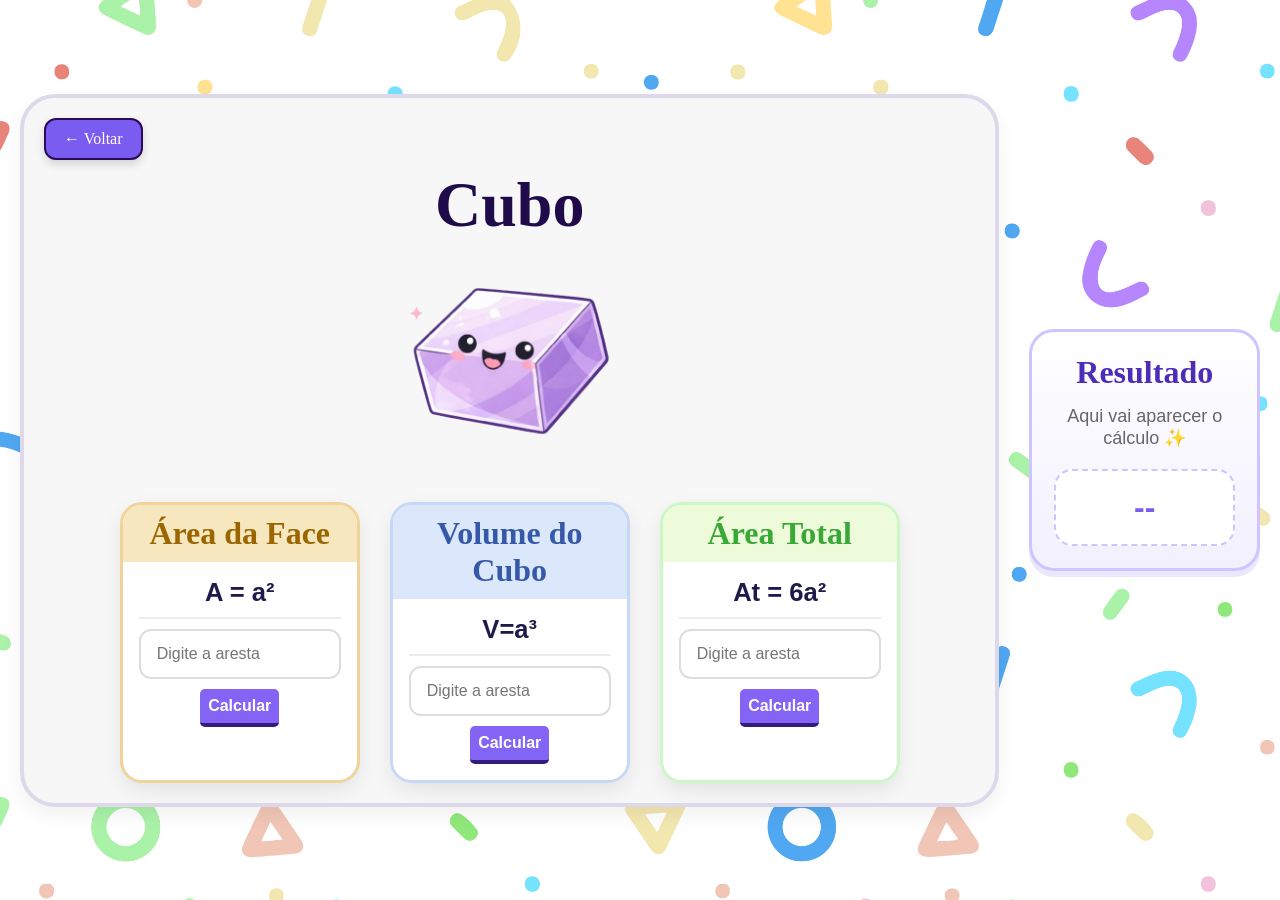
==== cubo.html @ cc36fc08 "added 29 files" ====
<!doctype html>
<html lang="pt-br">
  <head>
    <meta charset="UTF-8" />
    <meta name="viewport" content="width=device-width, initial-scale=1.0" />
    <title>Aventureiros das Formas Proibidas.</title>
    <link rel="stylesheet" href="assets/css/cubo.css" />
    <link rel="preconnect" href="https://fonts.googleapis.com" />
    <link rel="preconnect" href="https://fonts.gstatic.com" crossorigin />
    <link
      href="https://fonts.googleapis.com/css2?family=Bangers&family=Chewy&family=Luckiest+Guy&display=swap"
      rel="stylesheet"
    />
  </head>
  <body>
    <main class="container flex">
      <div class="forma">
        <a href="index.html" class="btn-voltar">← Voltar</a>
        <h1>Cubo</h1>
        <img src="/assets/imagens/cubo.png" alt="circulo" />

        <div class="calculos">
          <div class="formula-first">
            <div class="topo">Área da Face</div>
            <div class="conteudo">
              <p class="formula">A = a²</p>
              <div class="linha"></div>
              <input type="text" placeholder="Digite a aresta" id="arestaA" />
              <button onclick="areaFace()">Calcular</button>
            </div>
          </div>

          <div class="formula-second">
            <div class="topo">Volume do Cubo</div>
            <div class="conteudo">
              <p class="formula">V=a³</p>
              <div class="linha"></div>
              <input type="text" placeholder="Digite a aresta" id="arestaV" />
              <button onclick="volume()">Calcular</button>
            </div>
          </div>

          <div class="formula-three">
            <div class="topo">Área Total</div>
            <div class="conteudo">
              <p class="formula">At = 6a²</p>
              <div class="linha"></div>
              <input type="text" placeholder="Digite a aresta" id="arestaAT" />
              <button onclick="areaTotal()">Calcular</button>
            </div>
          </div>
        </div>
      </div>
      <div class="caixa-resultado">
        <h2>Resultado</h2>
        <p id="tipoResultado">Aqui vai aparecer o cálculo ✨</p>
        <div id="valorResultado">--</div>
      </div>
    </main>
    <script src="assets/js/script.js"></script>
  </body>
</html>
---- assets/css/cubo.css ----
* {
  margin: 0;
  padding: 0;
  box-sizing: border-box;
}

body {
  color: #fff;
  background-image: url("/assets/imagens/fundoformas.jpg");
  background-size: cover;
  font-family: Arial, Helvetica, sans-serif;
}

.container.flex {
  min-height: 100vh;
  display: flex;
  justify-content: center;
  align-items: center;
  padding: 40px 20px;
  gap: 30px;
}

.forma {
  width: 100%;
  max-width: 1000px;
  background: #f7f7f7;
  border: 4px solid #ddd9eb;
  border-radius: 35px;
  padding: 20px 10px;
  text-align: center;
  box-shadow: 0 8px 20px rgba(0, 0, 0, 0.06);
  position: relative;
  padding-top: 70px;
}

.btn-voltar {
  position: absolute;
  top: 20px;
  left: 20px;
  background: #7b5cf1;
  color: #fff;
  text-decoration: none;
  padding: 10px 18px;
  border-radius: 12px;
  font-family: "Chewy", cursive;
  font-size: 1rem;
  border: 2px solid #2b0b59;
  box-shadow: 0 4px 10px rgba(0, 0, 0, 0.15);
  transition: 0.3s ease;
  z-index: 10;
}

.btn-voltar:hover {
  transform: scale(1.05);
  background: #321d7c;
}

.forma h1 {
  font-family: "Chewy", cursive;
  font-size: 4rem;
  color: #1f0a4a;
}

.forma img {
  width: 260px;
  max-width: 100%;
  display: block;
  margin: 0 auto;
}

.calculos {
  display: flex;
  justify-content: center;
  gap: 30px;
  flex-wrap: wrap;
}

.calculos .formula-first,
.calculos .formula-second,
.calculos .formula-three {
  width: 240px;
  border-radius: 22px;
  overflow: hidden;
  text-align: center;
  border: 3px solid;
  background: #fff;
  box-shadow: 0 8px 20px rgba(0, 0, 0, 0.08);
}

/* caixa área da face */
.calculos .formula-first {
  border-color: #efd39b;
}

.calculos .formula-first .topo {
  background: #f7e7bf;
  color: #9b6500;
}

/* caixa volume */
.calculos .formula-second {
  border-color: #c7d8f7;
}

.calculos .formula-second .topo {
  background: #dbe7fb;
  color: #3559a8;
}

/* caixa área total */
.calculos .formula-three {
  border-color: #ccf7c7;
}

.calculos .formula-three .topo {
  background: #edfbdb;
  color: #39a835;
}

.topo {
  padding: 10px;
  font-size: 2rem;
  font-weight: bold;
  font-family: "Chewy", cursive;
}

.conteudo {
  background: #fff;
  padding: 16px;
}

.formula {
  font-size: 1.6rem;
  font-weight: bold;
  color: #1d1b4b;
  margin-bottom: 10px;
}

.linha {
  width: 100%;
  height: 2px;
  background: #ececec;
  margin-bottom: 10px;
}

.conteudo input {
  width: 100%;
  padding: 14px 16px;
  border: 2px solid #ddd;
  border-radius: 12px;
  font-size: 1rem;
  outline: none;
}

.conteudo input:focus {
  border-color: #9c6bff;
}

.conteudo button {
  margin-top: 10px;
  background: #8364f5;
  color: #ffffff;
  border: none;
  font-size: 1rem;
  padding: 8px;
  cursor: pointer;
  font-weight: bold;
  border-radius: 5px;
  border-bottom: #321d7c solid 4px;
}

.conteudo button:hover {
  margin-top: 14px;
  border-bottom: none;
  background-color: #321d7c;
}

.caixa-resultado {
  width: 280px;
  min-height: 220px;
  background: linear-gradient(180deg, #ffffff, #f3f0ff);
  border: 3px solid #cfc4ff;
  border-radius: 25px;
  padding: 22px;
  text-align: center;
  box-shadow: 0 6px 0 rgba(123, 92, 241, 0.15);
}

.caixa-resultado h2 {
  font-family: "Chewy", cursive;
  color: #4d2db7;
  margin-bottom: 15px;
  font-size: 2rem;
}

#tipoResultado {
  font-size: 18px;
  color: #666;
  margin-bottom: 20px;
}

#valorResultado {
  font-size: 32px;
  font-weight: bold;
  color: #7b5cf1;
  background: white;
  border-radius: 18px;
  padding: 18px;
  border: 2px dashed #cfc4ff;
}

@media (max-width: 1200px) {
  .container.flex {
    flex-direction: column;
  }
}

@media (max-width: 768px) {
  .forma h1 {
    font-size: 3rem;
  }

  .formula {
    font-size: 2.3rem;
  }

  .calculos .formula-first,
  .calculos .formula-second,
  .calculos .formula-three {
    width: 100%;
    max-width: 340px;
  }

  .btn-voltar {
    top: 12px;
    left: 12px;
    padding: 8px 14px;
    font-size: 0.9rem;
    border-radius: 10px;
  }
}
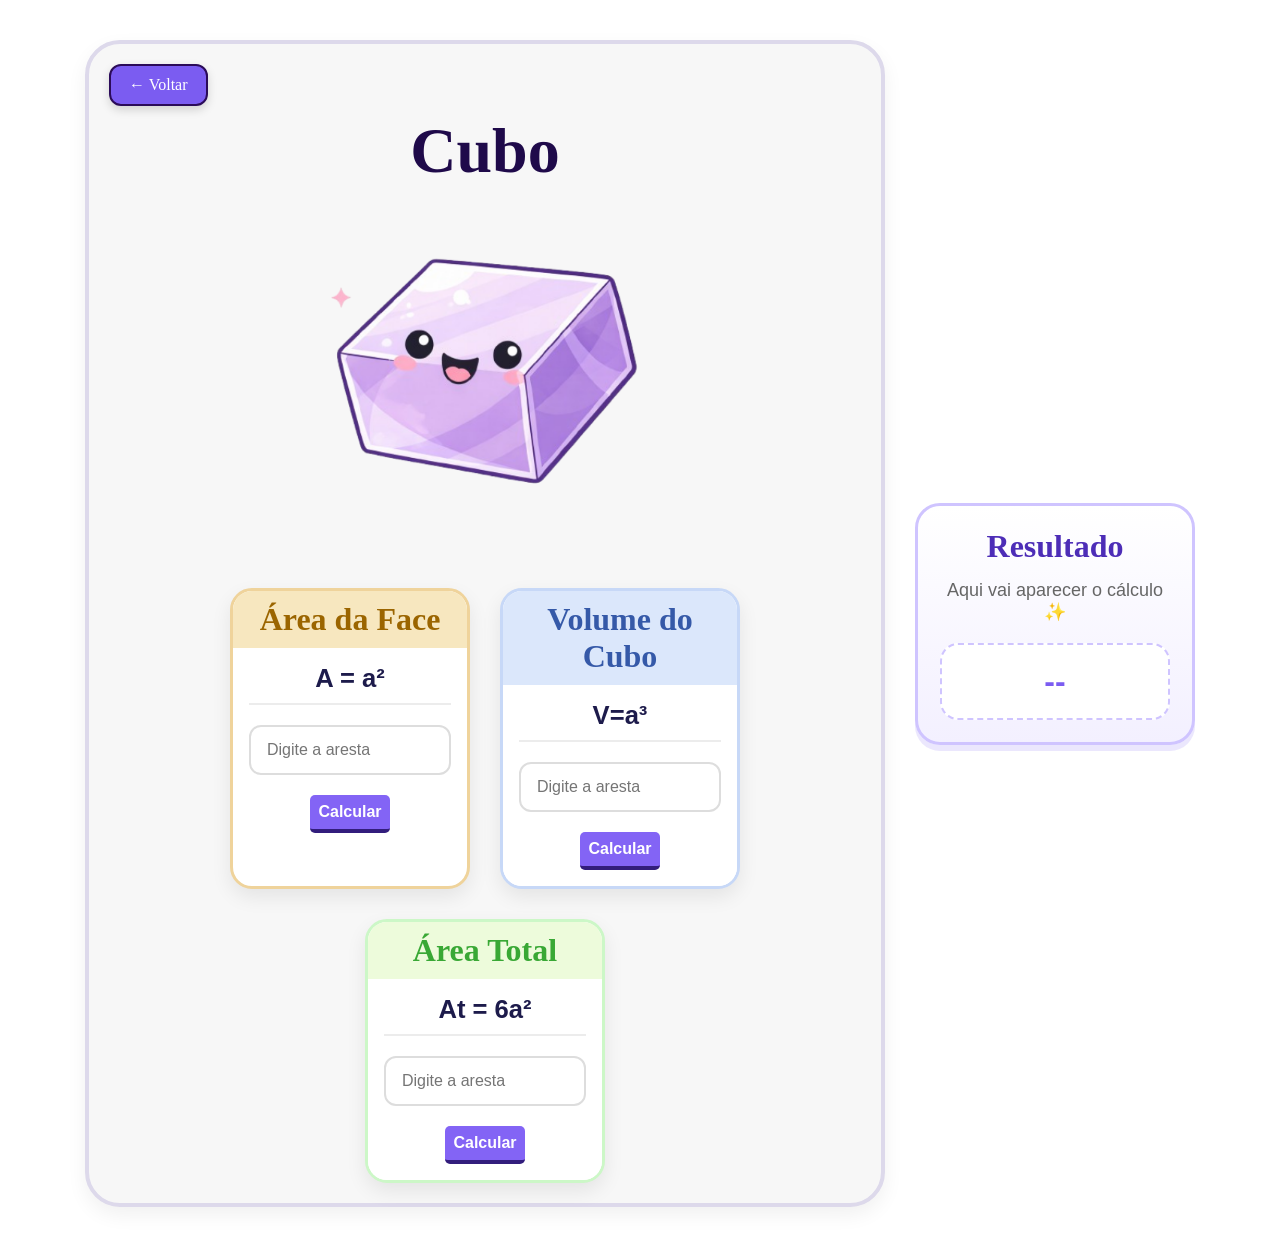
==== commit d1920692: "modified 4 files" ====
--- a/cubo.html
+++ b/cubo.html
@@ -4,7 +4,7 @@
     <meta charset="UTF-8" />
     <meta name="viewport" content="width=device-width, initial-scale=1.0" />
     <title>Aventureiros das Formas Proibidas.</title>
-    <link rel="stylesheet" href="assets/css/cubo.css" />
+    <link rel="stylesheet" href="/assets/css/cuboide.css" />
     <link rel="preconnect" href="https://fonts.googleapis.com" />
     <link rel="preconnect" href="https://fonts.gstatic.com" crossorigin />
     <link
--- a/assets/css/cuboide.css
+++ b/assets/css/cuboide.css
@@ -0,0 +1,353 @@
+* {
+  margin: 0;
+  padding: 0;
+  box-sizing: border-box;
+}
+
+body {
+  color: #fff;
+  background-image: url("assets/imagens/fundoformas.jpg");
+  background-size: cover;
+  background-position: center;
+  font-family: Arial, Helvetica, sans-serif;
+}
+
+.container.flex {
+  min-height: 100vh;
+  display: flex;
+  justify-content: center;
+  align-items: center;
+  padding: 40px 20px;
+  gap: 30px;
+}
+
+.forma {
+  position: relative;
+}
+
+.btn-voltar {
+  position: absolute;
+  top: 20px;
+  left: 20px;
+  background: #7b5cf1;
+  color: #fff;
+  text-decoration: none;
+  padding: 10px 18px;
+  border-radius: 12px;
+  font-family: "Chewy", cursive;
+  font-size: 1rem;
+  border: 2px solid #2b0b59;
+  box-shadow: 0 4px 10px rgba(0, 0, 0, 0.15);
+  transition:
+    transform 0.3s ease,
+    background-color 0.3s ease,
+    box-shadow 0.3s ease;
+  z-index: 10;
+}
+
+.btn-voltar:hover {
+  transform: scale(1.08) translateY(-2px);
+  background: #321d7c;
+  box-shadow: 0 8px 18px rgba(0, 0, 0, 0.2);
+}
+
+.forma {
+  width: 100%;
+  max-width: 800px;
+  background: #f7f7f7;
+  border: 4px solid #ddd9eb;
+  border-radius: 35px;
+  padding: 20px 10px;
+  text-align: center;
+  box-shadow: 0 8px 20px rgba(0, 0, 0, 0.06);
+  position: relative;
+  padding-top: 70px;
+  transition:
+    transform 0.35s ease,
+    box-shadow 0.35s ease;
+}
+
+.forma:hover {
+  transform: translateY(-4px);
+  box-shadow: 0 14px 28px rgba(0, 0, 0, 0.12);
+}
+
+.forma h1 {
+  font-family: "Chewy", cursive;
+  font-size: 4rem;
+  color: #1f0a4a;
+  transition:
+    transform 0.3s ease,
+    color 0.3s ease;
+}
+
+.forma h1:hover {
+  transform: scale(1.03);
+  color: #4d2db7;
+}
+
+.forma img {
+  width: 400px;
+  max-width: 100%;
+  display: block;
+  margin: 0 auto;
+  transition:
+    transform 0.4s ease,
+    filter 0.4s ease;
+}
+
+.forma img:hover {
+  transform: scale(1.04);
+  filter: drop-shadow(0 10px 16px rgba(123, 92, 241, 0.22));
+}
+
+.calculos {
+  display: flex;
+  justify-content: center;
+  gap: 30px;
+  flex-wrap: wrap;
+  flex: 1;
+}
+
+.calculos .formula-first,
+.calculos .formula-second,
+.calculos .formula-three,
+.calculos .formula-for {
+  width: 240px;
+  border-radius: 22px;
+  overflow: hidden;
+  text-align: center;
+  border: 3px solid;
+  background: #fff;
+  box-shadow: 0 8px 20px rgba(0, 0, 0, 0.08);
+  transition:
+    transform 0.35s ease,
+    box-shadow 0.35s ease;
+}
+
+.calculos .formula-first:hover,
+.calculos .formula-second:hover,
+.calculos .formula-three:hover,
+.calculos .formula-for:hover {
+  transform: translateY(-6px);
+  box-shadow: 0 14px 24px rgba(0, 0, 0, 0.14);
+}
+
+.calculos .formula-first {
+  border-color: #efd39b;
+}
+
+.calculos .formula-first .topo {
+  background: #f7e7bf;
+  color: #9b6500;
+}
+
+.calculos .formula-second {
+  border-color: #c7d8f7;
+}
+
+.calculos .formula-second .topo {
+  background: #dbe7fb;
+  color: #3559a8;
+}
+
+.calculos .formula-three {
+  border-color: #ccf7c7;
+}
+
+.calculos .formula-three .topo {
+  background: #edfbdb;
+  color: #39a835;
+}
+
+.calculos .formula-for {
+  border-color: #f7cdc7;
+}
+
+.calculos .formula-for .topo {
+  background: #fbe3db;
+  color: #a85035;
+}
+
+.topo {
+  padding: 10px;
+  font-size: 2rem;
+  font-weight: bold;
+  font-family: "Chewy", cursive;
+  transition:
+    letter-spacing 0.3s ease,
+    transform 0.3s ease;
+}
+
+.calculos .formula-first:hover .topo,
+.calculos .formula-second:hover .topo,
+.calculos .formula-three:hover .topo,
+.calculos .formula-for:hover .topo {
+  letter-spacing: 1px;
+  transform: scale(1.02);
+}
+
+.conteudo {
+  background: #fff;
+  padding: 16px;
+}
+
+.formula {
+  font-size: 1.6rem;
+  font-weight: bold;
+  color: #1d1b4b;
+  margin-bottom: 10px;
+  transition:
+    transform 0.3s ease,
+    color 0.3s ease;
+}
+
+.formula:hover {
+  transform: scale(1.03);
+  color: #7b5cf1;
+}
+
+.linha {
+  width: 100%;
+  height: 2px;
+  background: #ececec;
+  margin-bottom: 10px;
+  transition: background-color 0.3s ease;
+}
+
+.conteudo input {
+  width: 100%;
+  padding: 14px 16px;
+  border: 2px solid #ddd;
+  border-radius: 12px;
+  font-size: 1rem;
+  outline: none;
+  margin: 10px 0;
+  transition:
+    border-color 0.3s ease,
+    box-shadow 0.3s ease,
+    transform 0.3s ease;
+}
+
+.conteudo input:focus {
+  border-color: #9c6bff;
+  box-shadow: 0 0 0 4px rgba(156, 107, 255, 0.15);
+  transform: scale(1.02);
+}
+
+.conteudo button {
+  margin-top: 10px;
+  background: #8364f5;
+  color: #ffffff;
+  border: none;
+  font-size: 1rem;
+  padding: 8px;
+  cursor: pointer;
+  font-weight: bold;
+  border-radius: 5px;
+  border-bottom: #321d7c solid 4px;
+  transition:
+    transform 0.25s ease,
+    background-color 0.25s ease,
+    box-shadow 0.25s ease;
+}
+
+.conteudo button:hover {
+  transform: translateY(4px) scale(1.03);
+  border-bottom: none;
+  background-color: #321d7c;
+  box-shadow: 0 8px 16px rgba(50, 29, 124, 0.25);
+}
+
+.caixa-resultado {
+  width: 280px;
+  min-height: 220px;
+  background: linear-gradient(180deg, #ffffff, #f3f0ff);
+  border: 3px solid #cfc4ff;
+  border-radius: 25px;
+  padding: 22px;
+  text-align: center;
+  box-shadow: 0 6px 0 rgba(123, 92, 241, 0.15);
+  transition:
+    transform 0.35s ease,
+    box-shadow 0.35s ease;
+}
+
+.caixa-resultado:hover {
+  transform: translateY(-5px);
+  box-shadow: 0 12px 22px rgba(123, 92, 241, 0.2);
+}
+
+.caixa-resultado h2 {
+  font-family: "Chewy", cursive;
+  color: #4d2db7;
+  margin-bottom: 15px;
+  font-size: 2rem;
+  transition:
+    transform 0.3s ease,
+    color 0.3s ease;
+}
+
+.caixa-resultado:hover h2 {
+  transform: scale(1.04);
+  color: #7b5cf1;
+}
+
+#tipoResultado {
+  font-size: 18px;
+  color: #666;
+  margin-bottom: 20px;
+  transition: color 0.3s ease;
+}
+
+#valorResultado {
+  font-size: 32px;
+  font-weight: bold;
+  color: #7b5cf1;
+  background: white;
+  border-radius: 18px;
+  padding: 18px;
+  border: 2px dashed #cfc4ff;
+  transition:
+    transform 0.3s ease,
+    box-shadow 0.3s ease,
+    color 0.3s ease;
+}
+
+#valorResultado:hover {
+  transform: scale(1.04);
+  box-shadow: 0 8px 16px rgba(123, 92, 241, 0.16);
+  color: #4d2db7;
+}
+
+@media (max-width: 1200px) {
+  .container.flex {
+    flex-direction: column;
+  }
+}
+
+@media (max-width: 768px) {
+  .forma h1 {
+    font-size: 3rem;
+  }
+
+  .formula {
+    font-size: 2.3rem;
+  }
+
+  .calculos .formula-first,
+  .calculos .formula-second,
+  .calculos .formula-three,
+  .calculos .formula-for {
+    width: 100%;
+    max-width: 340px;
+  }
+
+  .btn-voltar {
+    top: 12px;
+    left: 12px;
+    padding: 8px 14px;
+    font-size: 0.9rem;
+    border-radius: 10px;
+  }
+}
